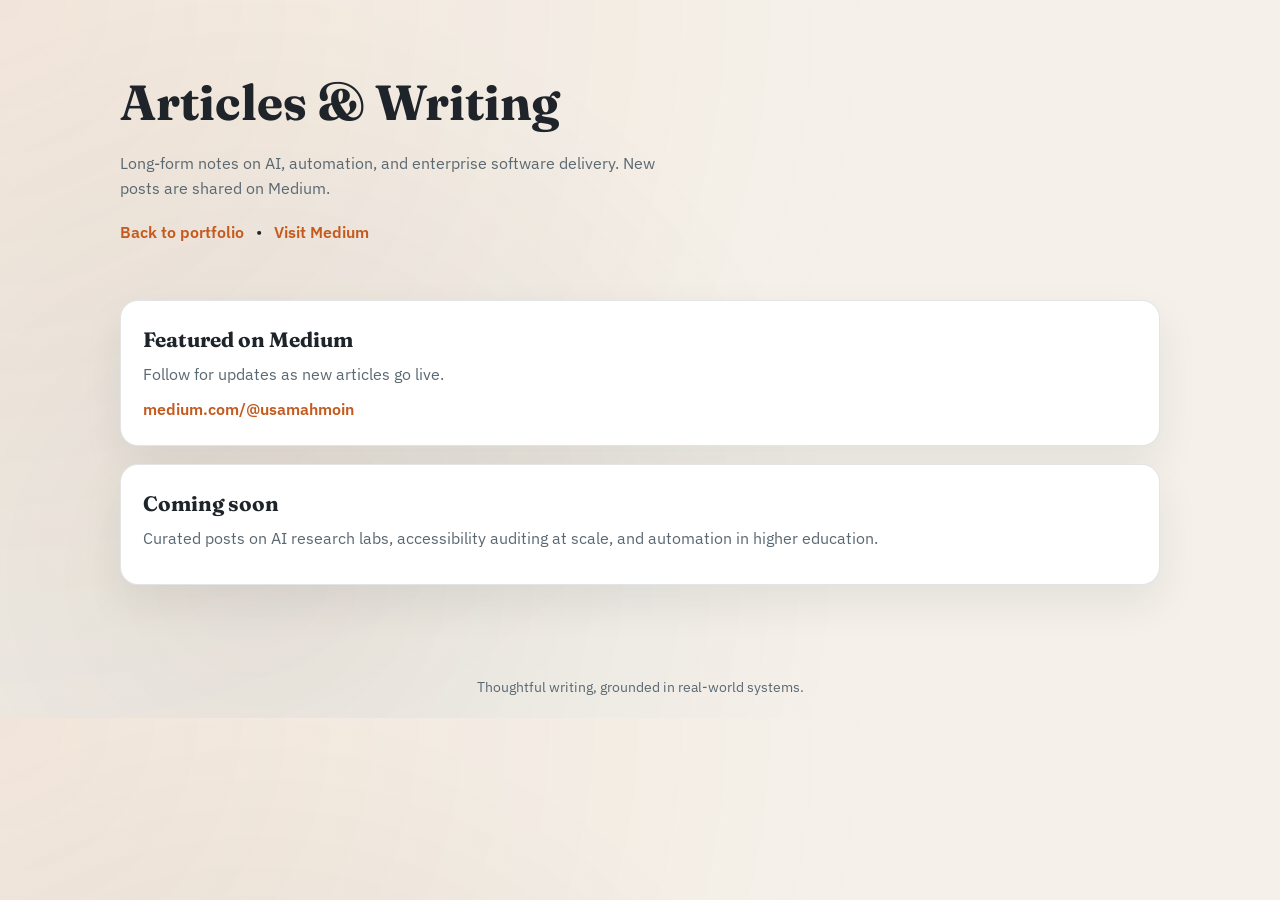
==== articles.html @ 362f7f69 "Add articles page and update profile links" ====
<!doctype html>
<html lang="en">
  <head>
    <meta charset="utf-8">
    <meta name="viewport" content="width=device-width, initial-scale=1">
    <title>Articles | Usamah Moin Mohammed</title>
    <meta name="description" content="Articles and writing by Usamah Moin Mohammed.">
    <link rel="preconnect" href="https://fonts.googleapis.com">
    <link rel="preconnect" href="https://fonts.gstatic.com" crossorigin>
    <link href="https://fonts.googleapis.com/css2?family=Fraunces:wght@400;600;700&family=IBM+Plex+Sans:wght@400;500;600&display=swap" rel="stylesheet">
    <style>
      :root {
        --ink: #1e2429;
        --muted: #5a6872;
        --paper: #f5f1ea;
        --accent: #c45a1d;
        --accent-soft: #f0d7c6;
        --card: #ffffff;
        --rule: rgba(30, 36, 41, 0.12);
      }

      * {
        box-sizing: border-box;
      }

      body {
        margin: 0;
        color: var(--ink);
        background:
          radial-gradient(circle at top left, rgba(196, 90, 29, 0.08), transparent 60%),
          radial-gradient(circle at 20% 80%, rgba(30, 36, 41, 0.08), transparent 50%),
          var(--paper);
        font-family: "IBM Plex Sans", "Segoe UI", system-ui, sans-serif;
        line-height: 1.6;
      }

      header {
        padding: 64px 20px 30px;
      }

      .wrap {
        max-width: 1040px;
        margin: 0 auto;
      }

      h1 {
        font-family: "Fraunces", "Georgia", serif;
        font-weight: 700;
        font-size: clamp(2.2rem, 2.6vw + 1rem, 3.4rem);
        margin: 0 0 8px;
      }

      .subtitle {
        color: var(--muted);
        max-width: 540px;
        margin: 0;
      }

      .nav {
        margin-top: 18px;
        display: inline-flex;
        gap: 12px;
        align-items: center;
      }

      .nav a {
        text-decoration: none;
        color: var(--accent);
        font-weight: 600;
      }

      main {
        padding: 0 20px 70px;
      }

      .articles {
        margin-top: 24px;
        display: grid;
        gap: 18px;
      }

      .card {
        background: var(--card);
        border-radius: 18px;
        padding: 22px;
        border: 1px solid var(--rule);
        box-shadow: 0 18px 40px rgba(30, 36, 41, 0.08);
      }

      .card h2 {
        font-family: "Fraunces", "Georgia", serif;
        font-size: 1.3rem;
        margin: 0 0 6px;
      }

      .card p {
        margin: 0 0 10px;
        color: var(--muted);
      }

      .card a {
        color: var(--accent);
        text-decoration: none;
        font-weight: 600;
      }

      footer {
        padding: 20px;
        color: var(--muted);
        text-align: center;
        font-size: 0.9rem;
      }
    </style>
  </head>
  <body>
    <header>
      <div class="wrap">
        <h1>Articles & Writing</h1>
        <p class="subtitle">
          Long-form notes on AI, automation, and enterprise software delivery. New posts are shared on Medium.
        </p>
        <div class="nav">
          <a href="index.html">Back to portfolio</a>
          <span>•</span>
          <a href="https://medium.com/@usamahmoin" target="_blank" rel="noreferrer">Visit Medium</a>
        </div>
      </div>
    </header>

    <main>
      <div class="wrap articles">
        <div class="card">
          <h2>Featured on Medium</h2>
          <p>Follow for updates as new articles go live.</p>
          <a href="https://medium.com/@usamahmoin" target="_blank" rel="noreferrer">medium.com/@usamahmoin</a>
        </div>
        <div class="card">
          <h2>Coming soon</h2>
          <p>Curated posts on AI research labs, accessibility auditing at scale, and automation in higher education.</p>
        </div>
      </div>
    </main>

    <footer>
      Thoughtful writing, grounded in real-world systems.
    </footer>
  </body>
</html>
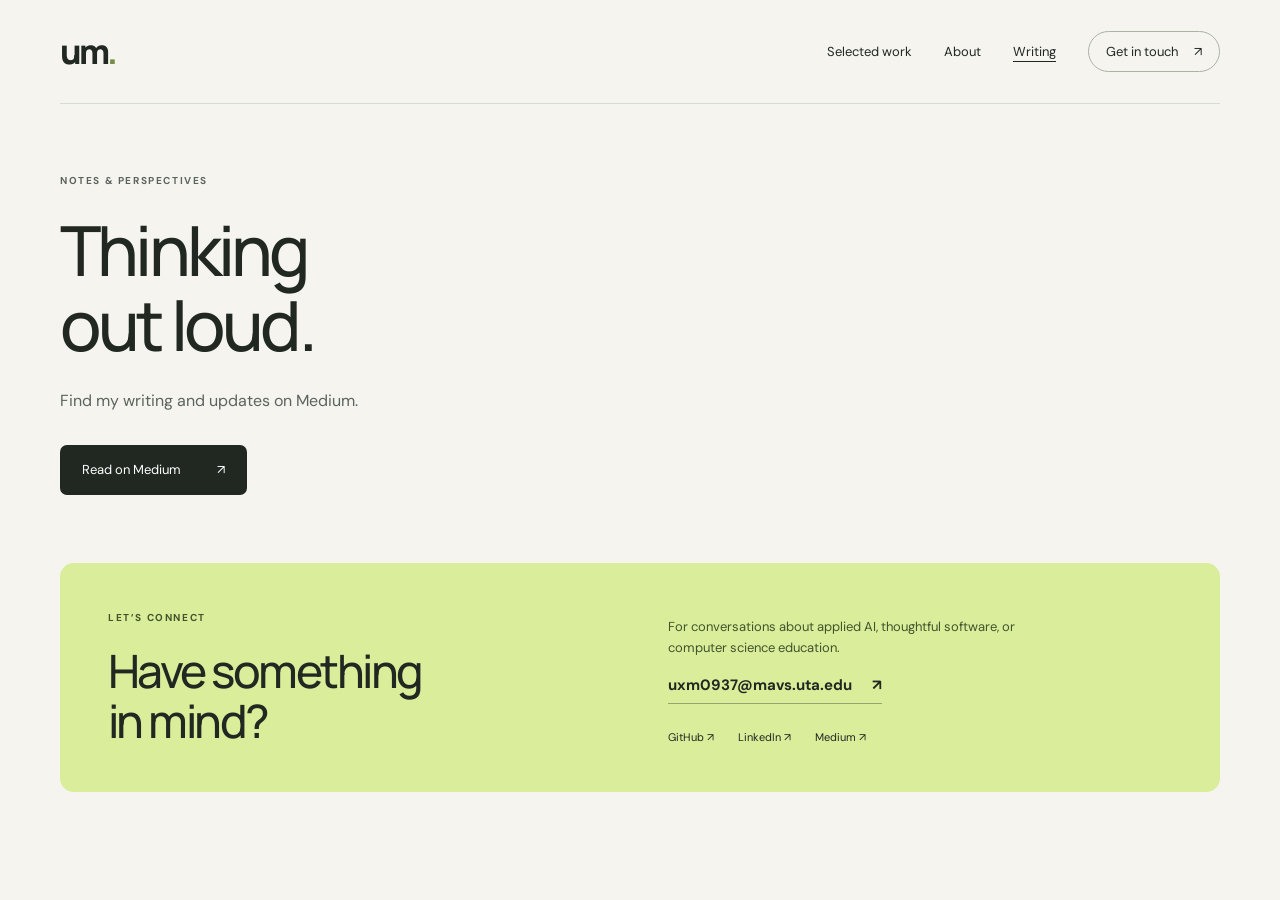
==== commit ddccbf2b: "Refresh portfolio homepage and showcase recent AI and design projects" ====
--- a/articles.html
+++ b/articles.html
@@ -1,148 +1,97 @@
-<!doctype html>
+<!DOCTYPE html>
 <html lang="en">
-  <head>
-    <meta charset="utf-8">
-    <meta name="viewport" content="width=device-width, initial-scale=1">
-    <title>Articles | Usamah Moin Mohammed</title>
-    <meta name="description" content="Articles and writing by Usamah Moin Mohammed.">
-    <link rel="preconnect" href="https://fonts.googleapis.com">
-    <link rel="preconnect" href="https://fonts.gstatic.com" crossorigin>
-    <link href="https://fonts.googleapis.com/css2?family=Fraunces:wght@400;600;700&family=IBM+Plex+Sans:wght@400;500;600&display=swap" rel="stylesheet">
-    <style>
-      :root {
-        --ink: #1e2429;
-        --muted: #5a6872;
-        --paper: #f5f1ea;
-        --accent: #c45a1d;
-        --accent-soft: #f0d7c6;
-        --card: #ffffff;
-        --rule: rgba(30, 36, 41, 0.12);
-      }
-
-      * {
-        box-sizing: border-box;
-      }
-
-      body {
-        margin: 0;
-        color: var(--ink);
-        background:
-          radial-gradient(circle at top left, rgba(196, 90, 29, 0.08), transparent 60%),
-          radial-gradient(circle at 20% 80%, rgba(30, 36, 41, 0.08), transparent 50%),
-          var(--paper);
-        font-family: "IBM Plex Sans", "Segoe UI", system-ui, sans-serif;
-        line-height: 1.6;
-      }
-
-      header {
-        padding: 64px 20px 30px;
-      }
-
-      .wrap {
-        max-width: 1040px;
-        margin: 0 auto;
-      }
-
-      h1 {
-        font-family: "Fraunces", "Georgia", serif;
-        font-weight: 700;
-        font-size: clamp(2.2rem, 2.6vw + 1rem, 3.4rem);
-        margin: 0 0 8px;
-      }
-
-      .subtitle {
-        color: var(--muted);
-        max-width: 540px;
-        margin: 0;
-      }
-
-      .nav {
-        margin-top: 18px;
-        display: inline-flex;
-        gap: 12px;
-        align-items: center;
-      }
-
-      .nav a {
-        text-decoration: none;
-        color: var(--accent);
-        font-weight: 600;
-      }
-
-      main {
-        padding: 0 20px 70px;
-      }
-
-      .articles {
-        margin-top: 24px;
-        display: grid;
-        gap: 18px;
-      }
-
-      .card {
-        background: var(--card);
-        border-radius: 18px;
-        padding: 22px;
-        border: 1px solid var(--rule);
-        box-shadow: 0 18px 40px rgba(30, 36, 41, 0.08);
-      }
-
-      .card h2 {
-        font-family: "Fraunces", "Georgia", serif;
-        font-size: 1.3rem;
-        margin: 0 0 6px;
-      }
-
-      .card p {
-        margin: 0 0 10px;
-        color: var(--muted);
-      }
-
-      .card a {
-        color: var(--accent);
-        text-decoration: none;
-        font-weight: 600;
-      }
-
-      footer {
-        padding: 20px;
-        color: var(--muted);
-        text-align: center;
-        font-size: 0.9rem;
-      }
-    </style>
-  </head>
-  <body>
-    <header>
-      <div class="wrap">
-        <h1>Articles & Writing</h1>
-        <p class="subtitle">
-          Long-form notes on AI, automation, and enterprise software delivery. New posts are shared on Medium.
-        </p>
-        <div class="nav">
-          <a href="index.html">Back to portfolio</a>
-          <span>•</span>
-          <a href="https://medium.com/@usamahmoin" target="_blank" rel="noreferrer">Visit Medium</a>
-        </div>
-      </div>
-    </header>
-
-    <main>
-      <div class="wrap articles">
-        <div class="card">
-          <h2>Featured on Medium</h2>
-          <p>Follow for updates as new articles go live.</p>
-          <a href="https://medium.com/@usamahmoin" target="_blank" rel="noreferrer">medium.com/@usamahmoin</a>
-        </div>
-        <div class="card">
-          <h2>Coming soon</h2>
-          <p>Curated posts on AI research labs, accessibility auditing at scale, and automation in higher education.</p>
-        </div>
-      </div>
-    </main>
-
-    <footer>
-      Thoughtful writing, grounded in real-world systems.
-    </footer>
-  </body>
+ <head>
+  <meta charset="utf-8"/>
+  <meta content="width=device-width,initial-scale=1" name="viewport"/>
+  <meta content="#f5f4ef" name="theme-color"/>
+  <title>
+   Writing | Usamah Moin Mohammed
+  </title>
+  <meta content="Writing by Usamah Moin Mohammed on Medium." name="description"/>
+  <link href="favicon.svg" rel="icon" type="image/svg+xml"/>
+  <link href="https://fonts.googleapis.com" rel="preconnect"/>
+  <link crossorigin="" href="https://fonts.gstatic.com" rel="preconnect"/>
+  <link href="https://fonts.googleapis.com/css2?family=DM+Sans:wght@400;500;600;700&amp;family=Manrope:wght@400;500;600;700;800&amp;display=swap" rel="stylesheet"/>
+  <link href="styles.css" rel="stylesheet"/>
+ </head>
+ <body>
+  <a class="skip-link" href="#main">
+   Skip to content
+  </a>
+  <header class="site-header wrap">
+   <a aria-label="Usamah Moin Mohammed, home" class="wordmark" href="index.html">um<span>.</span></a>
+   <nav aria-label="Main navigation">
+    <a href="index.html#work">
+     Selected work
+    </a>
+    <a href="index.html#about">
+     About
+    </a>
+    <a aria-current="page" href="articles.html">
+     Writing
+    </a>
+    <a class="nav-contact" href="mailto:uxm0937@mavs.uta.edu">
+     Get in touch
+     <span aria-hidden="true">
+      ↗
+     </span>
+    </a>
+   </nav>
+  </header>
+  <main class="wrap" id="main">
+   <section class="page-intro">
+    <p class="eyebrow">
+     NOTES &amp; PERSPECTIVES
+    </p>
+    <h1>
+     Thinking
+     <br/>
+     out loud.
+    </h1>
+    <p>
+     Find my writing and updates on Medium.
+    </p>
+    <a class="button" href="https://medium.com/@usamahmoin">
+     Read on Medium
+     <span aria-hidden="true">
+      ↗
+     </span>
+    </a>
+   </section>
+   <section class="contact-section" id="contact">
+    <div>
+     <p class="eyebrow">
+      LET’S CONNECT
+     </p>
+     <h2>
+      Have something
+      <br/>
+      in mind?
+     </h2>
+    </div>
+    <div class="contact-copy">
+     <p>
+      For conversations about applied AI, thoughtful software, or computer science education.
+     </p>
+     <a class="text-link" href="mailto:uxm0937@mavs.uta.edu">
+      uxm0937@mavs.uta.edu
+      <span aria-hidden="true">
+       ↗
+      </span>
+     </a>
+     <div class="socials">
+      <a href="https://github.com/UsamahMoin">
+       GitHub ↗
+      </a>
+      <a href="https://www.linkedin.com/in/usamahmoinmohammed/">
+       LinkedIn ↗
+      </a>
+      <a href="https://medium.com/@usamahmoin">
+       Medium ↗
+      </a>
+     </div>
+    </div>
+   </section>
+  </main>
+ </body>
 </html>
--- a/styles.css
+++ b/styles.css
@@ -0,0 +1,866 @@
+:root {
+  --paper:#f5f4ef;
+  --ink:#202821;
+  --muted:#5b645c;
+  --line:#d7dbd1;
+  --green:#d9ed9a;
+  --radius:14px
+}
+* {
+  box-sizing:border-box
+}
+html {
+  scroll-behavior:smooth;
+  scroll-padding-top:28px
+}
+body {
+  margin:0;
+  background:var(--paper);
+  color:var(--ink);
+  font-family:'DM Sans',sans-serif;
+  font-size:16px;
+  line-height:1.65
+}
+a {
+  color:inherit;
+  text-underline-offset:5px
+}
+a:hover {
+  color:#526929
+}
+a:focus-visible {
+  outline:3px solid #637a32;
+  outline-offset:6px
+}
+h1,h2,h3,p {
+  margin-top:0
+}
+h1,h2,h3 {
+  font-family:'Manrope',sans-serif
+}
+h1,h2 {
+  font-weight:500;
+  letter-spacing:-.055em;
+  line-height:1.09
+}
+h1 {
+  font-size:clamp(44px,5.4vw,76px)
+}
+h2 {
+  font-size:clamp(32px,3.2vw,44px)
+}
+h3 {
+  line-height:1.3
+}
+p {
+  color:var(--muted)
+}
+.wrap {
+  width:min(1160px,calc(100% - 80px));
+  margin-inline:auto
+}
+.site-header {
+  display:flex;
+  align-items:center;
+  justify-content:space-between;
+  min-height:104px;
+  border-bottom:1px solid var(--line);
+  gap:24px
+}
+.wordmark {
+  font-family:'Manrope',sans-serif;
+  font-size:34px;
+  font-weight:800;
+  letter-spacing:-3px;
+  text-decoration:none
+}
+.wordmark span {
+  color:#798d49
+}
+nav {
+  display:flex;
+  gap:32px;
+  align-items:center;
+  font-size:13px
+}
+nav a {
+  text-decoration:none
+}
+nav a[aria-current=page] {
+  text-decoration:underline
+}
+.nav-contact {
+  border:1px solid #acb3a6;
+  border-radius:30px;
+  padding:9px 17px
+}
+.nav-contact span {
+  margin-left:16px
+}
+.hero {
+  padding:76px 0 82px;
+  display:grid;
+  grid-template-columns:1fr 305px;
+  gap:68px;
+  align-items:center
+}
+.eyebrow {
+  font-size:10px;
+  font-weight:700;
+  letter-spacing:.16em;
+  line-height:1.7;
+  color:var(--muted);
+  margin-bottom:23px
+}
+.status-dot {
+  width:7px;
+  height:7px;
+  border-radius:50%;
+  display:inline-block;
+  background:#5b7235;
+  margin-right:9px
+}
+.hero h1 {
+  margin-bottom:25px
+}
+.hero h1 em {
+  font-family:Georgia,serif;
+  font-weight:400
+}
+.intro {
+  max-width:590px;
+  font-size:17px;
+  line-height:1.8
+}
+.intro strong {
+  color:var(--ink);
+  font-weight:500
+}
+.hero-actions {
+  display:flex;
+  align-items:center;
+  gap:27px;
+  margin-top:30px
+}
+.button {
+  display:inline-flex;
+  gap:36px;
+  align-items:center;
+  background:var(--ink);
+  color:white;
+  text-decoration:none;
+  padding:14px 22px;
+  border-radius:7px;
+  font-size:13px
+}
+.button:hover {
+  color:white;
+  background:#3b4a36
+}
+.plain-link {
+  font-size:13px;
+  text-decoration:none
+}
+.plain-link span {
+  margin-left:12px
+}
+.hero-note {
+  background:#e5e8dc;
+  border:1px solid #d4daca;
+  border-radius:var(--radius);
+  padding:26px 27px 22px;
+  transform:rotate(2deg)
+}
+.note-index {
+  font-size:9px;
+  letter-spacing:.13em
+}
+.note-symbol {
+  font-size:89px;
+  line-height:1.3;
+  margin:24px 0 20px;
+  color:#52623c
+}
+.hero-note h2 {
+  font-size:24px;
+  letter-spacing:-.04em;
+  line-height:1.25;
+  margin-bottom:15px
+}
+.hero-note p {
+  font-size:13px
+}
+.note-bottom {
+  display:flex;
+  justify-content:space-between;
+  border-top:1px solid #c4ccbb;
+  padding-top:17px;
+  margin-top:25px;
+  font-size:10px
+}
+.note-bottom strong {
+  font-weight:500
+}
+.note-bottom>span:last-child {
+  font-size:25px
+}
+.work-section,.experience-section,.experiments {
+  padding:53px 0 65px;
+  border-top:1px solid var(--line)
+}
+.section-heading {
+  display:flex;
+  align-items:flex-end;
+  justify-content:space-between;
+  gap:30px;
+  margin-bottom:34px
+}
+.section-heading .eyebrow {
+  margin-bottom:13px
+}
+.section-heading h2 {
+  margin:0
+}
+.section-heading>p {
+  font-size:13px;
+  margin:0
+}
+.project-grid {
+  display:grid;
+  grid-template-columns:1fr 1fr;
+  gap:30px
+}
+.project-card {
+  border:1px solid var(--line);
+  border-radius:var(--radius);
+  overflow:hidden;
+  background:#fbfbf7
+}
+.project-card>div:first-child {
+  height:236px;
+  padding:23px 28px;
+  display:flex;
+  flex-direction:column;
+  justify-content:space-between
+}
+.visual-label {
+  font-size:9px;
+  letter-spacing:.15em;
+  font-weight:600
+}
+.visual-bottom {
+  display:flex;
+  align-items:center;
+  justify-content:space-between;
+  font-size:10px;
+  gap:12px
+}
+.lab-visual {
+  background:#e0e8d3
+}
+.pipeline {
+  display:flex;
+  gap:7px;
+  flex-wrap:wrap
+}
+.pipeline span {
+  padding:16px 12px;
+  border:1px solid #a4b396;
+  border-radius:7px;
+  background:#f0f4e8;
+  font-size:11px
+}
+.design-visual {
+  background:#dcd6ee
+}
+.type-composition {
+  display:flex;
+  align-items:center;
+  justify-content:space-between;
+  padding:0 12px
+}
+.type-serif {
+  font-family:Georgia,serif;
+  font-size:99px;
+  line-height:1
+}
+.type-outline {
+  font-size:97px;
+  line-height:1;
+  font-weight:400;
+  color:#605179
+}
+.swatches {
+  display:flex;
+  gap:4px
+}
+.swatches i {
+  width:15px;
+  height:15px;
+  border:1px solid #817691;
+  border-radius:50%;
+  background:#eee8f5
+}
+.swatches i:nth-child(2) {
+  background:#9a86b7
+}
+.swatches i:nth-child(3) {
+  background:#3e334f
+}
+.sql-visual {
+  background:#242f2b;
+  color:#e1eacb
+}
+.query {
+  font-family:monospace;
+  font-size:27px;
+  line-height:1.6
+}
+.query span {
+  color:#bcdd89
+}
+.enterprise-visual {
+  background:#e9dfce
+}
+.workflow {
+  display:flex;
+  align-items:center;
+  gap:12px
+}
+.workflow span {
+  font-size:11px;
+  border:1px solid #c5b69c;
+  border-radius:6px;
+  padding:19px 10px;
+  background:#f2ebdf
+}
+.workflow b {
+  font-weight:400
+}
+.project-body {
+  padding:26px 28px 28px
+}
+.project-meta {
+  display:flex;
+  justify-content:space-between;
+  gap:12px;
+  color:var(--muted);
+  font-size:9px;
+  text-transform:uppercase;
+  letter-spacing:.08em;
+  margin-bottom:17px
+}
+.project-body h3 {
+  font-size:23px;
+  letter-spacing:-.04em;
+  margin-bottom:9px
+}
+.project-hook {
+  font-size:14px;
+  font-weight:500;
+  color:var(--ink);
+  margin-bottom:11px
+}
+.project-body>p:not(.project-hook):not(.tech) {
+  font-size:13px;
+  line-height:1.8;
+  max-width:430px
+}
+.project-body .tech {
+  font-size:10px;
+  margin:21px 0
+}
+.text-link {
+  font-size:12px;
+  font-weight:700;
+  text-decoration:none;
+  border-bottom:1px solid #b8c0af;
+  padding-bottom:5px;
+  display:inline-flex;
+  gap:20px;
+  align-items:center
+}
+.all-projects {
+  display:flex;
+  align-items:center;
+  justify-content:space-between;
+  border-bottom:1px solid var(--line);
+  padding:25px 0 15px;
+  font-size:13px;
+  text-decoration:none
+}
+.about-section {
+  display:grid;
+  grid-template-columns:1fr 1.5fr;
+  gap:95px;
+  padding:62px 0 72px;
+  border-top:1px solid var(--line)
+}
+.about-section h2 {
+  font-size:52px;
+  line-height:1.13
+}
+.about-copy .lead {
+  font-size:23px;
+  color:var(--ink);
+  line-height:1.55;
+  letter-spacing:-.025em
+}
+.about-copy>p {
+  font-size:14px
+}
+.capabilities {
+  display:grid;
+  grid-template-columns:1fr 1fr;
+  gap:25px 30px;
+  margin-top:35px
+}
+.capabilities h3 {
+  font-size:13px;
+  margin-bottom:9px
+}
+.capabilities p {
+  font-size:12px;
+  margin:0
+}
+.experience-list {
+  display:grid;
+  grid-template-columns:285px 1fr;
+  column-gap:50px
+}
+.role {
+  margin-top:28px
+}
+.role h3 {
+  font-size:17px;
+  letter-spacing:-.02em;
+  margin-bottom:8px
+}
+.role span {
+  font-size:11px;
+  color:var(--muted)
+}
+.pill {
+  display:block;
+  font-size:10px!important;
+  letter-spacing:.04em;
+  margin-bottom:12px
+}
+.experience-list ul {
+  margin:25px 0 0;
+  padding:0 0 25px 18px;
+  border-bottom:1px solid var(--line);
+  font-size:12px;
+  color:var(--muted)
+}
+.experience-list li {
+  margin-bottom:8px
+}
+.education-section {
+  display:grid;
+  grid-template-columns:1.2fr 1fr;
+  gap:70px;
+  padding:35px 0 70px
+}
+.education-section h2 {
+  font-size:27px
+}
+.education-section .role {
+  margin:20px 0 0
+}
+.education-section h3 {
+  font-size:14px
+}
+.education-section ul {
+  padding-left:18px;
+  color:var(--muted);
+  font-size:12px
+}
+.education-section li {
+  margin-bottom:14px
+}
+.contact-section {
+  margin:0 0 35px;
+  padding:46px 48px;
+  background:var(--green);
+  border-radius:var(--radius);
+  display:grid;
+  grid-template-columns:1fr 1fr;
+  gap:55px
+}
+.contact-section h2 {
+  font-size:46px;
+  margin-bottom:0
+}
+.contact-section .eyebrow {
+  margin-bottom:20px;
+  color:#43532c
+}
+.contact-copy {
+  align-self:end
+}
+.contact-copy p {
+  font-size:13px;
+  color:#43532c;
+  max-width:350px
+}
+.contact-copy .text-link {
+  font-size:15px;
+  border-color:#95a56d;
+  overflow-wrap:anywhere
+}
+.socials {
+  display:flex;
+  gap:24px;
+  margin-top:24px;
+  font-size:11px
+}
+.socials a {
+  text-decoration:none
+}
+.page-intro {
+  padding:68px 0
+}
+.page-intro h1 {
+  margin-bottom:25px
+}
+.page-intro .button {
+  margin-top:15px
+}
+.experiments {
+  margin-top:65px
+}
+.experiment {
+  display:flex;
+  justify-content:space-between;
+  align-items:center;
+  padding:22px 0;
+  border-bottom:1px solid var(--line);
+  text-decoration:none;
+  gap:25px
+}
+.experiment h3 {
+  font-size:18px;
+  margin:0 0 5px
+}
+.experiment p {
+  font-size:13px;
+  margin:0
+}
+.experiment>span {
+  font-size:24px
+}
+.sr-only {
+  position:absolute;
+  width:1px;
+  height:1px;
+  padding:0;
+  margin:-1px;
+  overflow:hidden;
+  clip:rect(0,0,0,0);
+  white-space:nowrap;
+  border:0
+}
+.skip-link {
+  position:fixed;
+  left:15px;
+  top:-80px;
+  background:var(--ink);
+  color:white;
+  padding:10px 18px;
+  z-index:10
+}
+.skip-link:focus {
+  top:10px
+}
+@media(min-width:1500px) {
+  .hero {
+  padding-top:88px;
+  padding-bottom:95px
+}
+
+}
+@media(max-width:1000px) {
+  .wrap {
+  width:calc(100% - 48px)
+}
+.hero {
+  gap:30px;
+  grid-template-columns:1fr 260px
+}
+.hero-note {
+  padding:23px
+}
+.hero h1 {
+  font-size:55px
+}
+.pipeline {
+  gap:4px
+}
+.pipeline span {
+  padding:12px 7px;
+  font-size:10px
+}
+.workflow {
+  gap:7px
+}
+.workflow span {
+  padding:16px 7px;
+  font-size:10px
+}
+.about-section {
+  gap:45px
+}
+.experience-list {
+  grid-template-columns:240px 1fr;
+  gap:25px
+}
+.project-body {
+  padding:23px
+}
+.contact-section {
+  gap:30px
+}
+
+}
+@media(max-width:720px) {
+  .wrap {
+  width:calc(100% - 36px)
+}
+.site-header {
+  min-height:87px;
+  gap:15px
+}
+nav {
+  gap:17px;
+  font-size:11px
+}
+.nav-contact {
+  padding:0;
+  border:0
+}
+.nav-contact span {
+  display:none
+}
+.wordmark {
+  font-size:30px
+}
+.hero {
+  padding:48px 0;
+  grid-template-columns:1fr;
+  gap:35px
+}
+.hero h1 {
+  font-size:clamp(43px,9vw,64px)
+}
+.eyebrow {
+  font-size:9px
+}
+.intro {
+  font-size:15px
+}
+.hero-note {
+  transform:none;
+  display:grid;
+  grid-template-columns:1fr 1fr;
+  column-gap:20px;
+  padding:23px
+}
+.note-index {
+  grid-column:1/-1
+}
+.note-symbol {
+  grid-column:2;
+  grid-row:2/4;
+  font-size:95px;
+  text-align:right;
+  margin:0;
+  align-self:center
+}
+.hero-note h2 {
+  grid-column:1;
+  grid-row:2;
+  font-size:21px;
+  margin-top:22px
+}
+.hero-note p {
+  grid-column:1;
+  font-size:12px
+}
+.note-bottom {
+  grid-column:1/-1;
+  margin-top:5px
+}
+.section-heading {
+  align-items:start;
+  flex-direction:column;
+  gap:17px
+}
+.section-heading>p br {
+  display:none
+}
+.project-grid {
+  grid-template-columns:1fr;
+  gap:24px
+}
+.project-card>div:first-child {
+  height:218px
+}
+.pipeline {
+  gap:7px
+}
+.pipeline span {
+  font-size:11px;
+  padding:14px 10px
+}
+.workflow span {
+  font-size:11px;
+  padding:17px 10px
+}
+.project-meta {
+  font-size:8px
+}
+.project-body h3 {
+  font-size:23px
+}
+.work-section {
+  padding:40px 0
+}
+.about-section {
+  grid-template-columns:1fr;
+  gap:12px;
+  padding:42px 0
+}
+.about-section h2 {
+  font-size:42px
+}
+.about-copy .lead {
+  font-size:21px
+}
+.experience-list {
+  display:block
+}
+.experience-list .role {
+  margin-top:30px
+}
+.experience-list ul {
+  margin-top:14px
+}
+.experience-section {
+  padding:40px 0
+}
+.education-section {
+  grid-template-columns:1fr;
+  gap:30px;
+  padding:10px 0 45px
+}
+.contact-section {
+  padding:30px 25px;
+  grid-template-columns:1fr;
+  gap:27px;
+  margin-bottom:20px
+}
+.contact-section h2 {
+  font-size:40px
+}
+.contact-copy .text-link {
+  font-size:14px
+}
+.page-intro {
+  padding:45px 0
+}
+.experiments {
+  margin-top:45px
+}
+.hero-actions {
+  gap:20px
+}
+.button {
+  gap:22px;
+  padding:13px 18px
+}
+.plain-link {
+  font-size:12px
+}
+
+}
+@media(max-width:380px) {
+  nav {
+  gap:12px;
+  font-size:10px
+}
+.capabilities {
+  grid-template-columns:1fr
+}
+.pipeline span {
+  font-size:9px;
+  padding:13px 8px
+}
+.project-card>div:first-child {
+  padding:21px
+}
+.workflow {
+  gap:5px
+}
+.workflow span {
+  font-size:9px;
+  padding:15px 7px
+}
+.hero-actions {
+  gap:14px
+}
+.button {
+  font-size:12px;
+  gap:17px
+}
+
+}
+@media(prefers-reduced-motion:reduce) {
+  html {
+  scroll-behavior:auto
+}
+
+}
+@media print {
+  .site-header,.hero-note,.hero-actions,.contact-section,.skip-link {
+  display:none
+}
+.wrap {
+  width:100%
+}
+.hero {
+  display:block;
+  padding:10px 0
+}
+.hero h1 {
+  font-size:36px
+}
+.project-card,.role {
+  break-inside:avoid
+}
+body {
+  font-size:11px;
+  background:white
+}
+a {
+  text-decoration:none
+}
+.project-card>div:first-child {
+  height:150px
+}
+.work-section,.about-section,.experience-section {
+  padding:25px 0
+}
+
+}
+
+
+nav a {
+  min-height:36px;
+  display:inline-flex;
+  align-items:center
+}
+
+
+nav a, .wordmark { white-space: nowrap; }
+@media(max-width:380px) { nav { gap:10px; } }
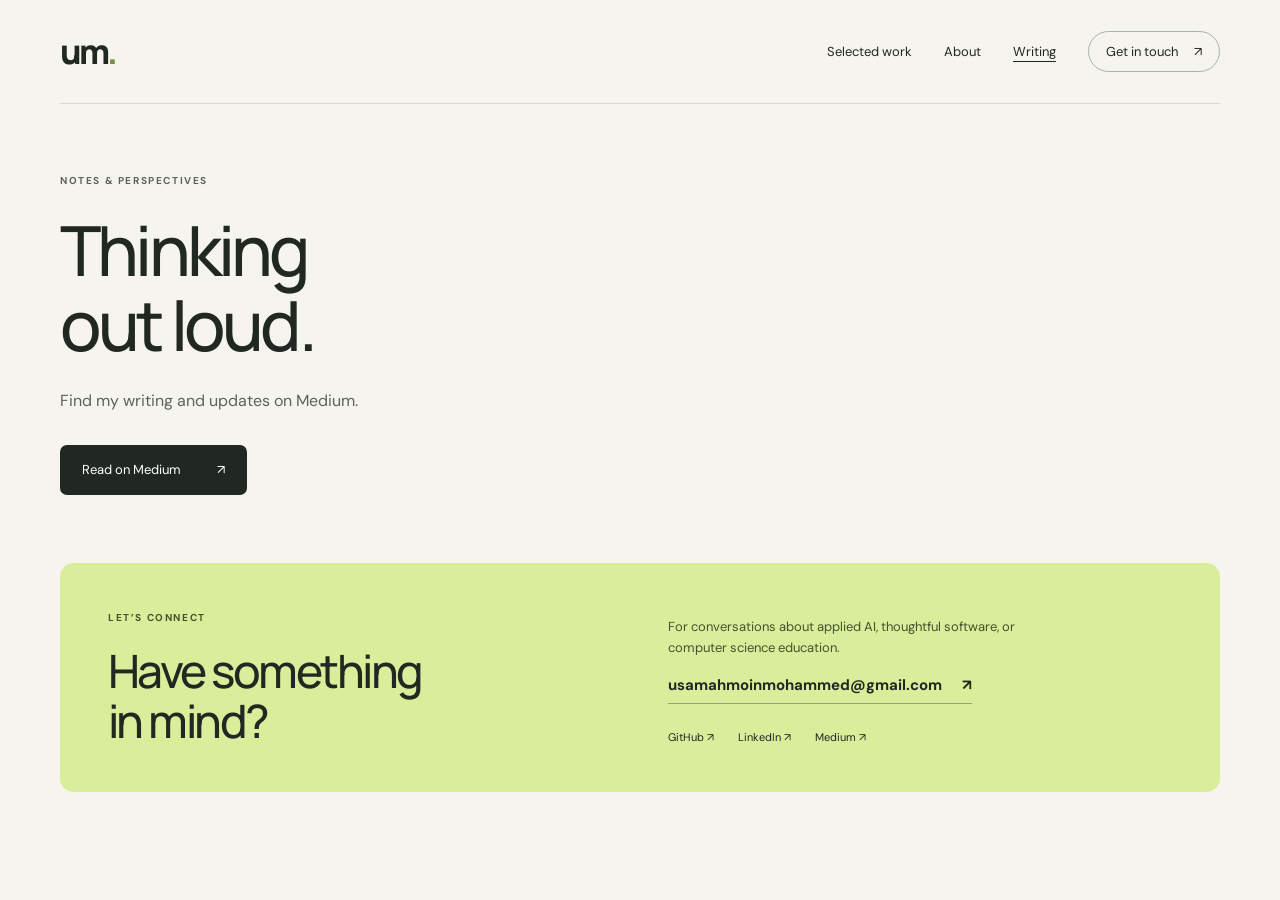
==== commit 569545b1: "Update portfolio contact email to Gmail" ====
--- a/articles.html
+++ b/articles.html
@@ -30,7 +30,7 @@
     <a aria-current="page" href="articles.html">
      Writing
     </a>
-    <a class="nav-contact" href="mailto:uxm0937@mavs.uta.edu">
+    <a class="nav-contact" href="mailto:usamahmoinmohammed@gmail.com">
      Get in touch
      <span aria-hidden="true">
       ↗
@@ -73,8 +73,8 @@
      <p>
       For conversations about applied AI, thoughtful software, or computer science education.
      </p>
-     <a class="text-link" href="mailto:uxm0937@mavs.uta.edu">
-      uxm0937@mavs.uta.edu
+     <a class="text-link" href="mailto:usamahmoinmohammed@gmail.com">
+      usamahmoinmohammed@gmail.com
       <span aria-hidden="true">
        ↗
       </span>
